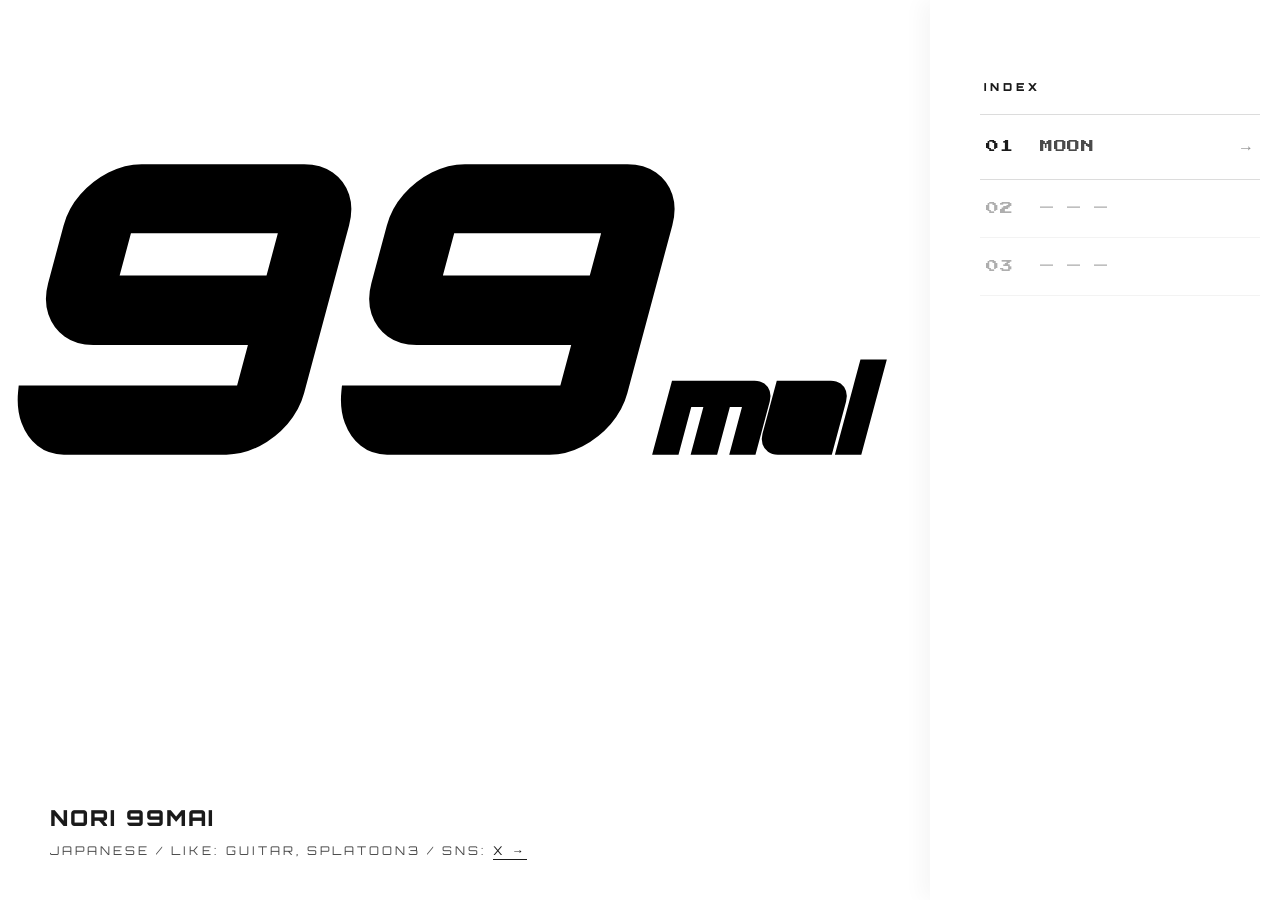
==== index.html @ d89ba0a5 "デザイン刷新と月のアプリ配置 - フォントをOrbitron系に統一（Caveat撤廃） - 99maiロゴを一体化（Orbitron Black、99=42pt/mai=12pt） - 配色を白×黒" ====
<!DOCTYPE html>
<html lang="ja">
<head>
  <meta charset="UTF-8">
  <meta name="viewport" content="width=device-width, initial-scale=1.0">
  <title>nori99mai</title>
  <link href="https://fonts.googleapis.com/css2?family=Orbitron:wght@400;700;900&family=Press+Start+2P&display=swap" rel="stylesheet">
  <style>
    :root {
      --ink:        #1a1a1a;
      --ink-soft:   #4a4a4a;
      --paper:      #ffffff;
      --line:       rgba(26, 26, 26, 0.15);
    }
    * { box-sizing: border-box; margin: 0; padding: 0; }
    body {
      font-family: 'Orbitron', sans-serif;
      background: var(--paper);
      color: var(--ink);
      overflow: hidden;
      height: 100vh;
    }
    .layout {
      display: flex;
      height: 100vh;
      width: 100vw;
    }
    /* === 左側：99maiの窓 + プロフィール === */
    .left {
      flex: 3;
      position: relative;
      overflow: hidden;
      background: var(--paper);
    }
    .bg-stage {
      position: absolute;
      inset: 0;
      background: #000;
    }
    .bg-stage video {
      position: absolute;
      inset: 0;
      width: 100%;
      height: 100%;
      object-fit: cover;
      opacity: 0;
      transition: opacity 1.5s ease-in-out;
    }
    .bg-stage video.active { opacity: 1; }
    /* 紙のオーバーレイ：99maiの形にくり抜き */
    .paper-overlay {
      position: absolute;
      inset: 0;
      pointer-events: none;
    }
    .paper-overlay svg {
      width: 100%;
      height: 100%;
      display: block;
    }
    /* プロフィール */
    .profile {
      position: absolute;
      bottom: 40px;
      left: 50px;
      z-index: 5;
      color: var(--ink);
      line-height: 1.5;
    }
    .profile .name-line {
      font-family: 'Orbitron', sans-serif;
      font-weight: 900;
      font-size: 22px;
      letter-spacing: 2px;
    }
    .profile .meta-line {
      font-family: 'Orbitron', sans-serif;
      font-weight: 400;
      font-size: 12px;
      letter-spacing: 3px;
      color: var(--ink-soft);
      margin-top: 8px;
    }
    .profile a {
      color: var(--ink);
      text-decoration: none;
      border-bottom: 1px solid var(--ink);
      padding-bottom: 1px;
      transition: opacity 0.2s ease;
    }
    .profile a:hover { opacity: 0.5; }

    /* === 右側：インデックス目次 === */
    .right {
      flex: 0.8;
      padding: 80px 20px 60px 50px;
      background: var(--paper);
      position: relative;
      z-index: 10;
      box-shadow: -8px 0 20px rgba(0,0,0,0.04);
      display: flex;
      flex-direction: column;
      align-items: flex-end;
    }
    .tabs-title {
      font-family: 'Orbitron', sans-serif;
      font-weight: 900;
      font-size: 11px;
      letter-spacing: 4px;
      color: var(--ink);
      margin-bottom: 20px;
      padding-left: 4px;
      width: 280px;
    }
    .tabs {
      display: flex;
      flex-direction: column;
      width: 280px;
    }
    .tab {
      display: flex;
      align-items: baseline;
      gap: 14px;
      padding: 22px 6px;
      border-bottom: 1px solid var(--line);
      color: var(--ink);
      cursor: pointer;
      text-decoration: none;
      transition: all 0.25s ease;
    }
    .tab:first-of-type { border-top: 1px solid var(--line); }
    .tab:hover {
      padding-left: 16px;
      background: rgba(26, 26, 26, 0.04);
    }
    .tab-num {
      font-family: 'Press Start 2P', monospace;
      font-size: 13px;
      letter-spacing: 1px;
      color: var(--ink);
      display: inline-block;
      min-width: 40px;
    }
    .tab-name {
      font-family: 'Press Start 2P', monospace;
      font-size: 13px;
      color: var(--ink-soft);
      flex: 1;
      letter-spacing: 0.5px;
    }
    .tab-arrow {
      font-family: 'Orbitron', sans-serif;
      color: var(--ink-soft);
      font-size: 16px;
      opacity: 0.6;
      transition: transform 0.25s ease;
    }
    .tab:hover .tab-arrow { transform: translateX(4px); }
    .tab.soon { opacity: 0.35; cursor: default; }
    .tab.soon:hover { padding-left: 6px; background: transparent; }
    .tab.soon .tab-arrow { display: none; }

    /* === スマホ対応 === */
    @media (max-width: 768px) {
      body { overflow: auto; height: auto; }
      .layout {
        flex-direction: column;
        height: auto;
        min-height: 100vh;
      }
      .left {
        flex: none;
        width: 100%;
        height: 60vh;
        min-height: 400px;
      }
      .right {
        flex: none;
        width: 100%;
        padding: 40px 24px 40px 24px;
        align-items: stretch;
        box-shadow: 0 -8px 20px rgba(0,0,0,0.04);
      }
      .tabs-title, .tabs { width: 100%; }
      .profile { left: 24px; bottom: 24px; }
      .profile .name-line { font-size: 18px; letter-spacing: 1.5px; }
      .profile .meta-line { font-size: 10px; letter-spacing: 2px; }
    }
  </style>
</head>
<body>

<div class="layout">

  <!-- ===== 左側 ===== -->
  <div class="left">

    <!-- 動く背景：フリー素材動画クロスフェード -->
    <div class="bg-stage" id="bgStage">
      <video src="videos/01.mp4" muted loop playsinline preload="auto" class="active"></video>
      <video src="videos/02.mp4" muted loop playsinline preload="auto"></video>
      <video src="videos/03.mp4" muted loop playsinline preload="auto"></video>
      <video src="videos/04.mp4" muted loop playsinline preload="auto"></video>
      <video src="videos/05.mp4" muted loop playsinline preload="auto"></video>
    </div>

    <!-- 99maiの形にくり抜いた紙 -->
    <div class="paper-overlay">
      <svg viewBox="0 0 100 100" preserveAspectRatio="xMidYMid slice">
        <defs>
          <mask id="cut99mai">
            <rect width="100" height="100" fill="white"/>
            <text x="12" y="50"
                  text-anchor="start"
                  font-family="Orbitron, Impact, sans-serif"
                  font-weight="900"
                  fill="black"
                  stroke="black"
                  stroke-width="1"
                  paint-order="stroke fill"
                  transform="skewX(-15)"><tspan font-size="42">99</tspan><tspan font-size="12" dx="2">mai</tspan></text>
          </mask>
        </defs>
        <rect width="100" height="100" fill="#ffffff" mask="url(#cut99mai)"/>
      </svg>
    </div>

    <!-- プロフィール -->
    <div class="profile">
      <div class="name-line">NORI 99MAI</div>
      <div class="meta-line">JAPANESE / LIKE: GUITAR, SPLATOON3 / SNS: <a href="https://x.com/iPtEgvY4UeJvS2M" target="_blank" rel="noopener">X &rarr;</a></div>
    </div>
  </div>

  <!-- ===== 右側：インデックス目次 ===== -->
  <div class="right">
    <div class="tabs-title">INDEX</div>
    <div class="tabs">
      <a class="tab" href="./01moon/">
        <span class="tab-num">01</span>
        <span class="tab-name">MOON</span>
        <span class="tab-arrow">&rarr;</span>
      </a>
      <a class="tab soon">
        <span class="tab-num">02</span>
        <span class="tab-name">— — —</span>
      </a>
      <a class="tab soon">
        <span class="tab-num">03</span>
        <span class="tab-name">— — —</span>
      </a>
    </div>
  </div>

</div>

<script>
  (function () {
    const videos = document.querySelectorAll('#bgStage video');
    let idx = 0;
    videos.forEach(v => { v.play().catch(() => {}); });
    setInterval(() => {
      videos[idx].classList.remove('active');
      idx = (idx + 1) % videos.length;
      videos[idx].classList.add('active');
    }, 7000);
  })();
</script>

</body>
</html>
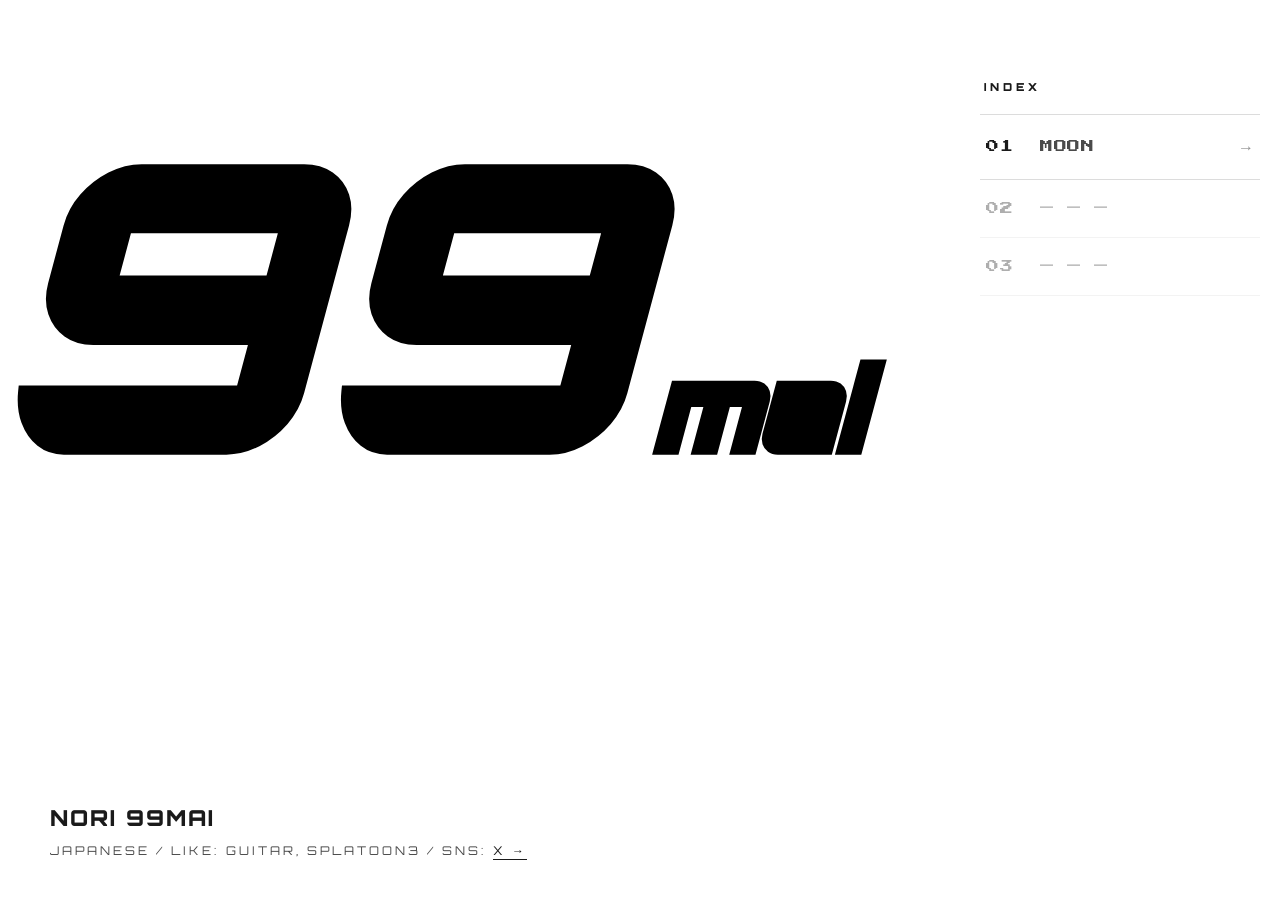
==== commit 16415e43: "INDEX側の左方向box-shadowを削除（動画が透けて見える不具合を解消）" ====
--- a/index.html
+++ b/index.html
@@ -43,10 +43,13 @@
       width: 100%;
       height: 100%;
       object-fit: cover;
+      object-position: center center;
       opacity: 0;
       transition: opacity 1.5s ease-in-out;
     }
     .bg-stage video.active { opacity: 1; }
+    .bg-stage video:nth-child(1),
+    .bg-stage video:nth-child(2) { height: 130%; bottom: auto; }
     /* 紙のオーバーレイ：99maiの形にくり抜き */
     .paper-overlay {
       position: absolute;
@@ -97,7 +100,6 @@
       background: var(--paper);
       position: relative;
       z-index: 10;
-      box-shadow: -8px 0 20px rgba(0,0,0,0.04);
       display: flex;
       flex-direction: column;
       align-items: flex-end;
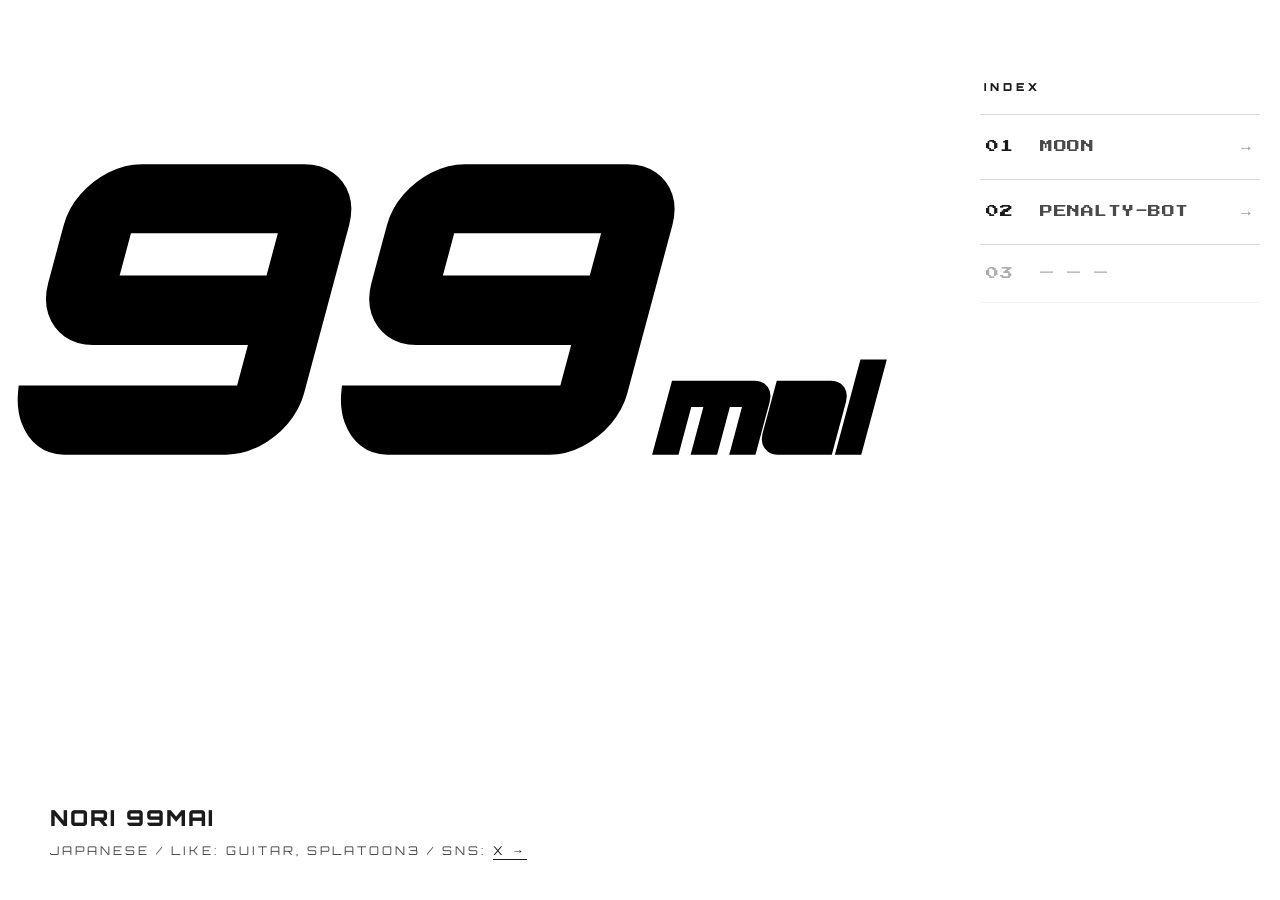
==== commit 0a6e87a6: "Add 02 RANDOM PENALTY BOT page to portfolio hub - 02splapena/index.html: product intro, invite butto" ====
--- a/index.html
+++ b/index.html
@@ -243,9 +243,10 @@
         <span class="tab-name">MOON</span>
         <span class="tab-arrow">&rarr;</span>
       </a>
-      <a class="tab soon">
+      <a class="tab" href="./02splapena/">
         <span class="tab-num">02</span>
-        <span class="tab-name">— — —</span>
+        <span class="tab-name">PENALTY-BOT</span>
+        <span class="tab-arrow">&rarr;</span>
       </a>
       <a class="tab soon">
         <span class="tab-num">03</span>
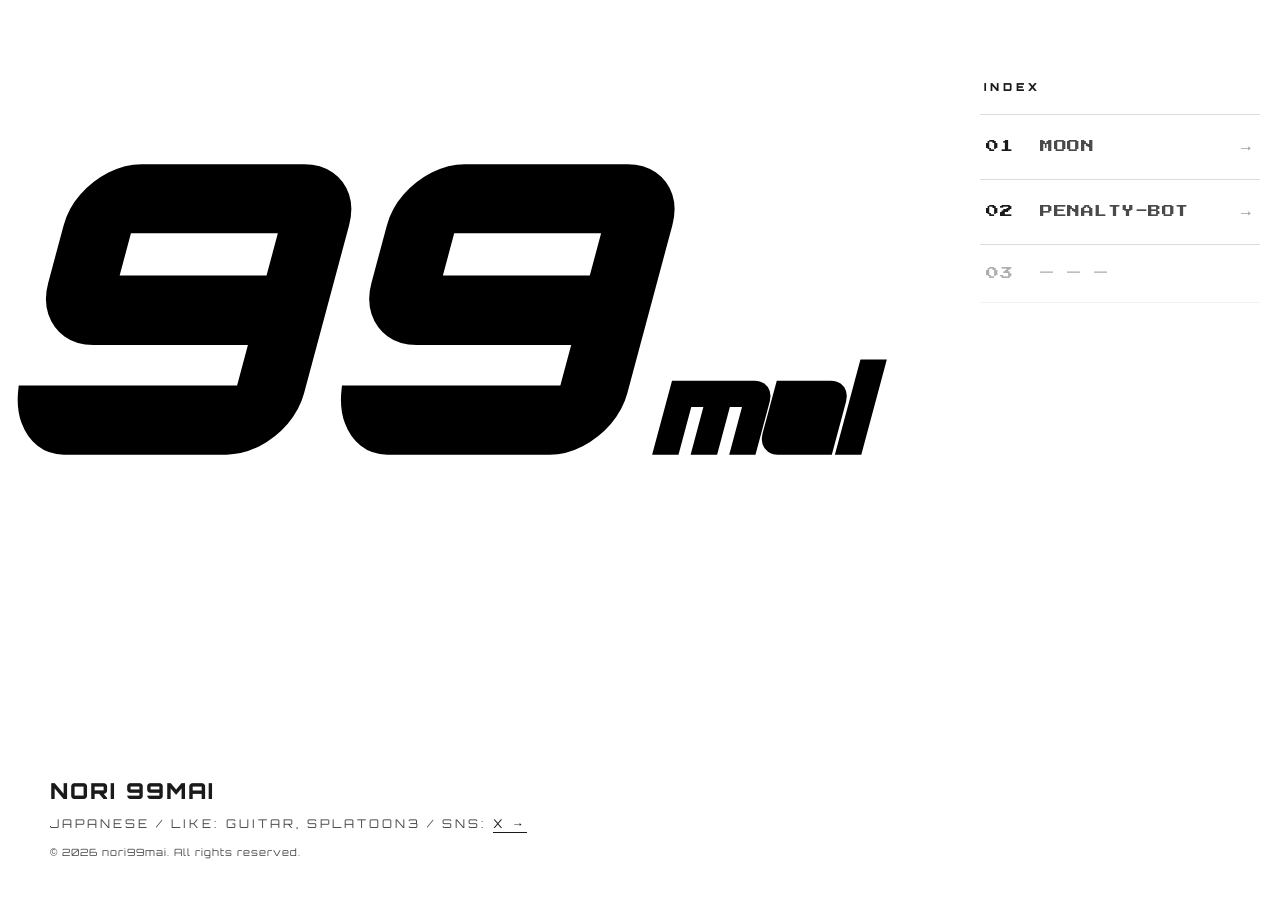
==== commit 233f3d4b: "Add copyright notice to top and 02splapena pages Co-Authored-By: Claude Sonnet 4.6 <noreply@anthropi" ====
--- a/index.html
+++ b/index.html
@@ -92,6 +92,14 @@
       transition: opacity 0.2s ease;
     }
     .profile a:hover { opacity: 0.5; }
+    .profile .copy-line {
+      font-family: 'Orbitron', sans-serif;
+      font-weight: 400;
+      font-size: 10px;
+      letter-spacing: 1px;
+      color: var(--ink-soft);
+      margin-top: 12px;
+    }
 
     /* === 右側：インデックス目次 === */
     .right {
@@ -231,6 +239,7 @@
     <div class="profile">
       <div class="name-line">NORI 99MAI</div>
       <div class="meta-line">JAPANESE / LIKE: GUITAR, SPLATOON3 / SNS: <a href="https://x.com/iPtEgvY4UeJvS2M" target="_blank" rel="noopener">X &rarr;</a></div>
+      <div class="copy-line">&copy; 2026 nori99mai. All rights reserved.</div>
     </div>
   </div>
 
